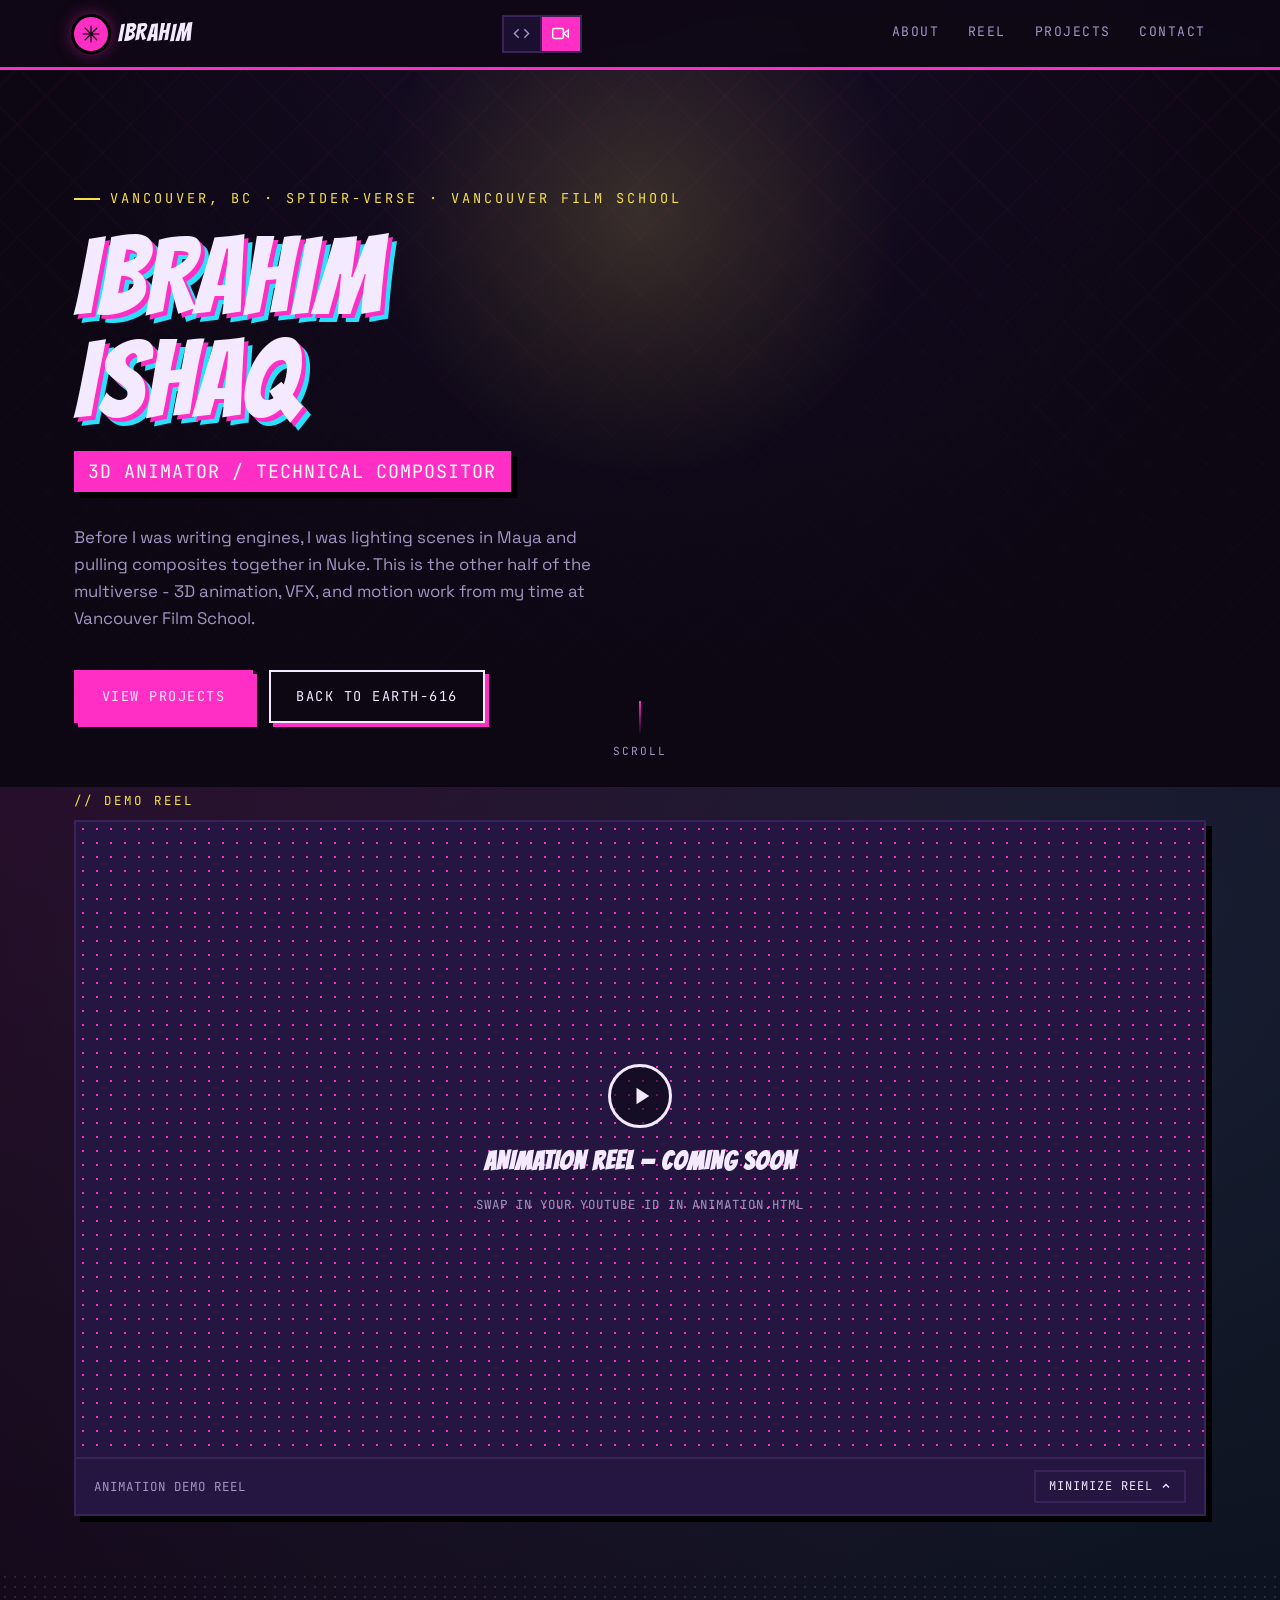
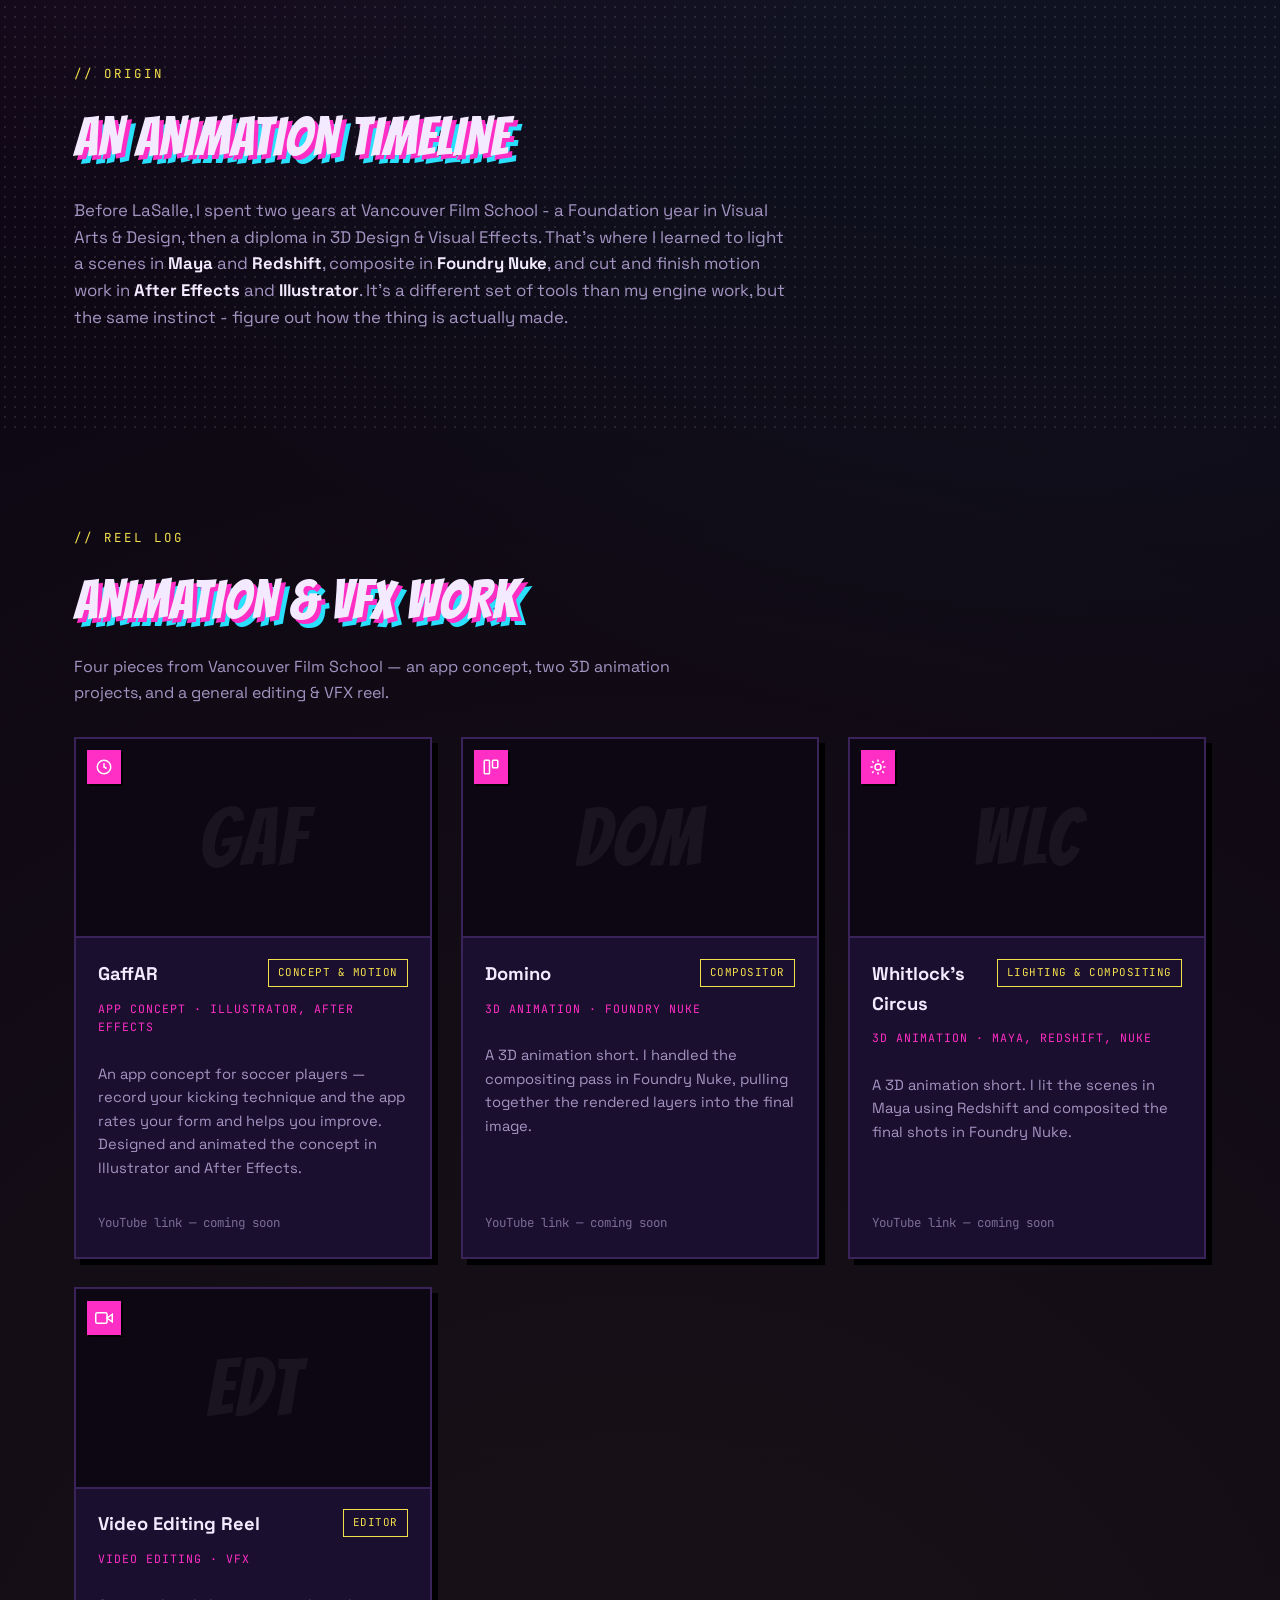
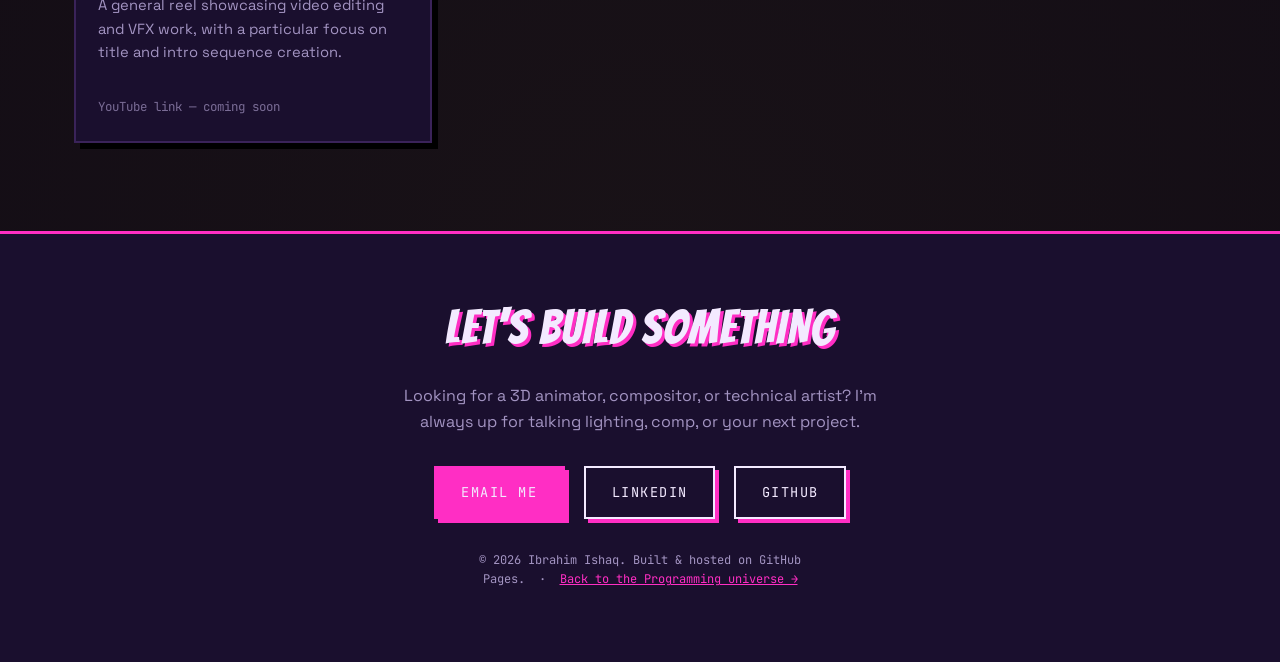
==== animation.html @ cd07cb66 "Add multiverse portfolio pages lol Adds a Spider-Verse themed animation portfolio page alongside the" ====
<!DOCTYPE html>
<html lang="en">
<head>
<meta charset="UTF-8">
<meta name="viewport" content="width=device-width, initial-scale=1.0">
<meta name="view-transition" content="same-origin">
<title>Ibrahim Ishaq | Animation &amp; VFX</title>
<meta name="description" content="Animation and VFX portfolio of Ibrahim Ishaq — 3D animation, compositing, lighting, and video editing work from Vancouver Film School.">

<link rel="preconnect" href="https://fonts.googleapis.com">
<link rel="preconnect" href="https://fonts.gstatic.com" crossorigin>
<link href="https://fonts.googleapis.com/css2?family=Bangers&family=Space+Grotesk:wght@400;500;600;700&family=JetBrains+Mono:wght@400;500;600&display=swap" rel="stylesheet">
<link rel="stylesheet" href="assets/css/base.css">
<link rel="stylesheet" href="assets/css/spiderverse.css">
</head>
<body>

<div id="web-thread" aria-hidden="true"><svg></svg></div>

<!-- ============================================
     NAV
============================================ -->
<header id="top-nav">
  <div class="nav-row">
    <a href="#hero" class="brand">
      <span class="brand-mark">
        <svg viewBox="0 0 24 24"><path d="M12 2 L12 22 M2 12 L22 12 M4.5 4.5 L19.5 19.5 M19.5 4.5 L4.5 19.5" stroke="#000" stroke-width="1.4" fill="none"/></svg>
      </span>
      IBRAHIM
    </a>
    <div class="nav-right">
      <div class="universe-switch">
        <a href="index.html" title="Programming — Earth-616">
          <svg viewBox="0 0 24 24" fill="none" stroke="currentColor" stroke-width="2"><polyline points="16 18 22 12 16 6"/><polyline points="8 6 2 12 8 18"/></svg>
        </a>
        <a href="animation.html" class="active" title="Animation — Spider-Verse">
          <svg viewBox="0 0 24 24" fill="none" stroke="currentColor" stroke-width="2"><polygon points="23 7 16 12 23 17 23 7"/><rect x="1" y="5" width="15" height="14" rx="2"/></svg>
        </a>
      </div>
      <button id="nav-toggle" aria-label="Toggle navigation" aria-expanded="false">
        <span></span><span></span><span></span>
      </button>
    </div>
    <nav id="primary-nav">
      <a href="#about-anim">About</a>
      <a href="#reel">Reel</a>
      <a href="#projects">Projects</a>
      <a href="#contact">Contact</a>
    </nav>
  </div>
</header>

<!-- ============================================
     HERO
============================================ -->
<section id="hero">
  <div id="hero-media"></div>
  <div id="spidey-sense"></div>
  <div class="hero-inner">
    <p class="hero-eyebrow">Vancouver, BC · Spider-Verse · Vancouver Film School</p>
    <h1 class="hero-name">Ibrahim<br>Ishaq</h1>
    <span class="hero-role">3D Animator / Technical Compositor</span>
    <p class="hero-lede">Before I was writing engines, I was lighting scenes in Maya and pulling composites together in Nuke. This is the other half of the multiverse - 3D animation, VFX, and motion work from my time at Vancouver Film School.</p>
    <div class="hero-cta">
      <a href="#projects" class="btn primary">View Projects</a>
      <a href="index.html" class="btn">Back to Earth-616</a>
    </div>
  </div>
  <div class="scroll-cue"><span></span>Scroll</div>
</section>

<!-- ============================================
     DEMO REEL
============================================ -->
<section id="reel" class="reel-section" data-thread-label="Reel">
  <div class="wrap">
    <span class="eyebrow">// Demo Reel</span>
    <div class="demo-reel" data-yt-id="" data-title="Animation Demo Reel">
      <div class="reel-frame">
        <div class="reel-placeholder">
          <div class="play-ring">
            <svg viewBox="0 0 24 24" fill="currentColor" stroke="none"><polygon points="6 3 20 12 6 21 6 3"/></svg>
          </div>
          <strong>Animation Reel — Coming Soon</strong>
          <span>Swap in your YouTube ID in animation.html</span>
        </div>
      </div>
      <div class="reel-bar">
        <span class="reel-label">Animation Demo Reel</span>
        <button class="reel-toggle" aria-expanded="true">
          <span class="reel-toggle-text">Minimize Reel</span>
          <svg viewBox="0 0 24 24" fill="none" stroke="currentColor" stroke-width="2.5"><polyline points="18 15 12 9 6 15"/></svg>
        </button>
      </div>
    </div>
  </div>
</section>

<!-- ============================================
     ABOUT THIS UNIVERSE
============================================ -->
<section id="about-anim" class="halftone" data-thread-label="About">
  <div class="wrap">
    <span class="eyebrow">// Origin</span>
    <h2 class="section-title">An Animation Timeline</h2>
    <p style="color:var(--muted); max-width:65ch; margin-top:1rem; font-size:1.05rem;">
      Before LaSalle, I spent two years at Vancouver Film School - a Foundation year in Visual Arts &amp; Design,
      then a diploma in 3D Design &amp; Visual Effects. That's where I learned to light a scenes in
      <strong style="color:var(--ink)">Maya</strong> and <strong style="color:var(--ink)">Redshift</strong>,
      composite in <strong style="color:var(--ink)">Foundry Nuke</strong>, and cut and finish motion work in
      <strong style="color:var(--ink)">After Effects</strong> and <strong style="color:var(--ink)">Illustrator</strong>.
      It's a different set of tools than my engine work, but the same instinct - figure out how the thing is actually made.
    </p>
  </div>
</section>

<!-- ============================================
     PROJECTS
============================================ -->
<section id="projects" data-thread-label="Projects">
  <div class="wrap">
    <span class="eyebrow">// Reel Log</span>
    <h2 class="section-title">Animation &amp; VFX Work</h2>
    <p style="color:var(--muted); max-width:60ch; margin-top:0.6rem;">Four pieces from Vancouver Film School — an app concept, two 3D animation projects, and a general editing &amp; VFX reel.</p>

    <div class="project-grid" style="margin-top:2rem;">

      <!-- 1. GaffAR -->
      <article class="project-card">
        <div class="card-media">
          <div class="glyph-bg">GAF</div>
          <span class="cat-icon" title="App Concept"><svg viewBox="0 0 24 24" stroke-width="2"><circle cx="12" cy="12" r="9"/><path d="M12 7v5l3.5 2"/></svg></span>
        </div>
        <div class="card-body">
          <div class="card-top">
            <h3>GaffAR</h3>
            <span class="team-badge solo">Concept &amp; Motion</span>
          </div>
          <span class="card-type">App Concept · Illustrator, After Effects</span>
          <p class="card-desc">An app concept for soccer players — record your kicking technique and the app rates your form and helps you improve. Designed and animated the concept in Illustrator and After Effects.</p>
          <div class="card-links">
            <span style="font-family:var(--mono); font-size:0.78rem; color:var(--muted); opacity:0.7;">YouTube link — coming soon</span>
          </div>
        </div>
      </article>

      <!-- 2. Domino -->
      <article class="project-card">
        <div class="card-media">
          <div class="glyph-bg">DOM</div>
          <span class="cat-icon" title="3D Animation"><svg viewBox="0 0 24 24" stroke-width="2"><rect x="3" y="3" width="7" height="18" rx="1"/><rect x="14" y="3" width="7" height="10" rx="1"/></svg></span>
        </div>
        <div class="card-body">
          <div class="card-top">
            <h3>Domino</h3>
            <span class="team-badge solo">Compositor</span>
          </div>
          <span class="card-type">3D Animation · Foundry Nuke</span>
          <p class="card-desc">A 3D animation short. I handled the compositing pass in Foundry Nuke, pulling together the rendered layers into the final image.</p>
          <div class="card-links">
            <span style="font-family:var(--mono); font-size:0.78rem; color:var(--muted); opacity:0.7;">YouTube link — coming soon</span>
          </div>
        </div>
      </article>

      <!-- 3. Whitlock's Circus -->
      <article class="project-card">
        <div class="card-media">
          <div class="glyph-bg">WLC</div>
          <span class="cat-icon" title="3D Animation"><svg viewBox="0 0 24 24" stroke-width="2"><circle cx="12" cy="12" r="4"/><path d="M12 2v3M12 19v3M4.2 4.2l2.1 2.1M17.7 17.7l2.1 2.1M2 12h3M19 12h3M4.2 19.8l2.1-2.1M17.7 6.3l2.1-2.1"/></svg></span>
        </div>
        <div class="card-body">
          <div class="card-top">
            <h3>Whitlock's Circus</h3>
            <span class="team-badge solo">Lighting &amp; Compositing</span>
          </div>
          <span class="card-type">3D Animation · Maya, Redshift, Nuke</span>
          <p class="card-desc">A 3D animation short. I lit the scenes in Maya using Redshift and composited the final shots in Foundry Nuke.</p>
          <div class="card-links">
            <span style="font-family:var(--mono); font-size:0.78rem; color:var(--muted); opacity:0.7;">YouTube link — coming soon</span>
          </div>
        </div>
      </article>

      <!-- 4. Video Editing Reel -->
      <article class="project-card">
        <div class="card-media">
          <div class="glyph-bg">EDT</div>
          <span class="cat-icon" title="Video Editing"><svg viewBox="0 0 24 24" stroke-width="2"><polygon points="23 7 16 12 23 17 23 7"/><rect x="1" y="5" width="15" height="14" rx="2"/></svg></span>
        </div>
        <div class="card-body">
          <div class="card-top">
            <h3>Video Editing Reel</h3>
            <span class="team-badge solo">Editor</span>
          </div>
          <span class="card-type">Video Editing · VFX</span>
          <p class="card-desc">A general reel showcasing video editing and VFX work, with a particular focus on title and intro sequence creation.</p>
          <div class="card-links">
            <span style="font-family:var(--mono); font-size:0.78rem; color:var(--muted); opacity:0.7;">YouTube link — coming soon</span>
          </div>
        </div>
      </article>

    </div>
  </div>
</section>

<!-- ============================================
     FOOTER / CONTACT
============================================ -->
<footer id="contact" data-thread-label="Contact">
  <div class="wrap">
    <h2>Let's Build Something</h2>
    <p>Looking for a 3D animator, compositor, or technical artist? I'm always up for talking lighting, comp, or your next project.</p>
    <div class="footer-links">
      <a href="mailto:ibrahimmiishaq@gmail.com" class="btn primary">Email Me</a>
      <a href="https://www.linkedin.com/in/ibrahimig" target="_blank" rel="noopener" class="btn">LinkedIn</a>
      <a href="https://github.com/IbrahimExe" target="_blank" rel="noopener" class="btn">GitHub</a>
    </div>
    <p class="footer-fine">&copy; <span id="year"></span> Ibrahim Ishaq. Built &amp; hosted on GitHub Pages. &nbsp;·&nbsp; <a href="index.html" style="color:var(--primary); text-decoration:underline;">Back to the Programming universe &rarr;</a></p>
  </div>
</footer>

<button id="back-to-top" aria-label="Back to top">
  <svg viewBox="0 0 24 24" fill="none" stroke="currentColor" stroke-width="2.5" stroke-linecap="round"><line x1="12" y1="19" x2="12" y2="5"/><polyline points="5 12 12 5 19 12"/></svg>
</button>

<script src="assets/js/main.js"></script>
</body>
</html>
---- assets/css/base.css ----
/* ============================================
   TOKENS (fallback — each page overrides via its
   own earth616.css / spiderverse.css palette file,
   loaded AFTER this one)
============================================ */
:root{
  --bg:#080b13;
  --panel:#121a2c;
  --panel2:#1b2540;
  --line:#2a3454;

  --primary:#e0292a;      /* hero accent / red or magenta */
  --primary-dim:#a11f20;
  --primary2:#000000;     /* secondary glitch-shadow layer */
  --accent:#f2a93b;       /* gold or cyan highlight */

  --ink:#f2efe6;
  --muted:#8d93a8;

  --display:'Bangers', cursive;
  --body:'Space Grotesk', system-ui, sans-serif;
  --mono:'JetBrains Mono', ui-monospace, monospace;

  --hard: 6px 6px 0 var(--primary);
  --hard-sm: 4px 4px 0 var(--primary);
  --hard-black: 6px 6px 0 #000;

  --maxw: 1180px;
}

*{box-sizing:border-box;}
html{scroll-behavior:smooth;}
@media (prefers-reduced-motion: reduce){
  html{scroll-behavior:auto;}
  *{animation-duration:0.01ms !important; animation-iteration-count:1 !important; transition-duration:0.01ms !important; scroll-behavior:auto !important;}
}

/* Cross-document view transitions between universes */
@view-transition{ navigation: auto; }
::view-transition-old(root), ::view-transition-new(root){ animation-duration:0.45s; }
::view-transition-new(root){ animation-name: universe-in; }
@keyframes universe-in{
  from{ opacity:0; filter:saturate(0) contrast(1.35); transform:scale(1.03); }
  to{ opacity:1; filter:none; transform:scale(1); }
}

body{
  margin:0;
  background:var(--bg);
  color:var(--ink);
  font-family:var(--body);
  line-height:1.6;
  overflow-x:hidden;
}
img,video{max-width:100%; display:block;}
a{color:inherit;}
::selection{background:var(--primary); color:#fff;}
a:focus-visible, button:focus-visible{ outline:3px solid var(--accent); outline-offset:3px; }

.wrap{max-width:var(--maxw); margin:0 auto; padding:0 1.5rem;}
h1,h2,h3{font-family:var(--display); letter-spacing:1px; margin:0; font-weight:400;}

.eyebrow{
  font-family:var(--mono); color:var(--accent); font-size:0.78rem;
  letter-spacing:3px; text-transform:uppercase; display:inline-block; margin-bottom:0.6rem;
}
.section-title{
  font-size:clamp(2.2rem, 5vw, 3.4rem);
  text-transform:uppercase; color:var(--ink);
  text-shadow: 4px 4px 0 var(--primary), 8px 8px 0 var(--primary2);
  margin-bottom:0.4rem;
}
section{padding:5.5rem 0; position:relative;}

/* ============================================
   BEN-DAY DOT TEXTURES
============================================ */
.halftone{
  background-image: radial-gradient(rgba(255,255,255,0.10) 1px, transparent 1px);
  background-size: 10px 10px;
}
.benday{
  position:relative;
}
.benday::before{
  content:'';
  position:absolute; inset:0;
  background-image: radial-gradient(var(--primary) 1.5px, transparent 1.5px);
  background-size: 13px 13px;
  opacity:0.16;
  pointer-events:none;
}
.benday-corner{
  position:absolute; width:130px; height:130px;
  background-image: radial-gradient(var(--ink) 2px, transparent 2px);
  background-size: 12px 12px;
  -webkit-mask-image: radial-gradient(circle at 100% 0%, #000 0%, transparent 72%);
  mask-image: radial-gradient(circle at 100% 0%, #000 0%, transparent 72%);
  opacity:0.5;
  pointer-events:none;
}

/* ============================================
   WEB-THREAD (scroll wayfinder, wide screens only)
============================================ */
#web-thread{
  position:fixed; top:0; z-index:40; height:100vh;
  width:74px;
  left: calc((100vw - var(--maxw)) / 2 - 76px);
  pointer-events:none;
}
#web-thread svg{width:100%; height:100%; overflow:visible;}
#web-thread .strand{ fill:none; stroke:var(--line); stroke-width:2; }
#web-thread .strand-progress{ fill:none; stroke:var(--primary); stroke-width:2.5; }
#web-thread .anchor{ stroke:var(--line); stroke-width:1.5; }
#web-thread .node{ fill:var(--bg); stroke:var(--primary); stroke-width:2; }
#web-thread .node-dot{ fill:var(--accent); }
#web-thread .node-hit{ pointer-events:auto; cursor:pointer; fill:transparent; }
#web-thread #thread-spider{ pointer-events:none; }

@media (max-width: 1300px){
  #web-thread{ display:none; }
}

/* ============================================
   NAV
============================================ */
header#top-nav{
  position:sticky; top:0; z-index:50;
  background:color-mix(in srgb, var(--bg) 88%, transparent);
  backdrop-filter: blur(8px);
  border-bottom:3px solid var(--primary);
}
.nav-row{
  display:flex; align-items:center; justify-content:space-between; gap:0.8rem;
  padding:0.9rem 1.5rem; max-width:var(--maxw); margin:0 auto;
}
.brand{
  display:flex; align-items:center; gap:0.6rem;
  font-family:var(--display); font-size:1.5rem; letter-spacing:1px; text-decoration:none;
}
.brand-mark{
  width:34px; height:34px; border-radius:50%;
  background:var(--primary);
  display:flex; align-items:center; justify-content:center;
  box-shadow:0 0 0 3px #000, 0 0 18px color-mix(in srgb, var(--primary) 60%, transparent);
  flex-shrink:0;
}
.brand-mark svg{width:20px; height:20px;}

.nav-right{display:flex; align-items:center; gap:0.9rem;}

/* webpge switch - always visible, outside the collapsible mobile menu */
.universe-switch{
  display:flex; border:2px solid var(--line); background:var(--panel);
}
.universe-switch a{
  width:38px; height:34px; display:flex; align-items:center; justify-content:center;
  text-decoration:none; color:var(--muted); transition:background 0.2s, color 0.2s;
}
.universe-switch a svg{width:17px; height:17px;}
.universe-switch a:not(:last-child){border-right:2px solid var(--line);}
.universe-switch a.active{background:var(--primary); color:#fff;}
.universe-switch a:hover:not(.active){color:var(--ink); background:var(--panel2);}

nav#primary-nav{display:flex; gap:1.8rem; align-items:center;}
nav#primary-nav a{
  font-family:var(--mono); font-size:0.82rem; letter-spacing:1.5px; text-transform:uppercase;
  text-decoration:none; color:var(--muted); position:relative; padding-bottom:4px; transition:color 0.2s;
}
nav#primary-nav a:hover{color:var(--ink);}
nav#primary-nav a::after{
  content:''; position:absolute; left:0; bottom:0; width:0; height:2px; background:var(--primary);
  transition:width 0.25s;
}
nav#primary-nav a:hover::after{width:100%;}

#nav-toggle{
  display:none; background:none; border:2px solid var(--primary); border-radius:4px;
  width:42px; height:38px; cursor:pointer;
  flex-direction:column; align-items:center; justify-content:center; gap:5px;
}
#nav-toggle span{width:20px; height:2px; background:var(--ink); display:block; transition:0.25s;}
#nav-toggle.open span:nth-child(1){transform:translateY(7px) rotate(45deg);}
#nav-toggle.open span:nth-child(2){opacity:0;}
#nav-toggle.open span:nth-child(3){transform:translateY(-7px) rotate(-45deg);}

@media (max-width: 760px){
  #nav-toggle{display:flex;}
  nav#primary-nav{
    position:absolute; top:100%; left:0; right:0;
    background:var(--bg);
    border-bottom:0 solid transparent;
    flex-direction:column; align-items:flex-start;
    gap:0; padding:0 1.5rem;
    max-height:0; overflow:hidden; visibility:hidden;
    transition:max-height 0.3s ease, padding 0.3s ease, border-color 0.3s ease, visibility 0s linear 0.3s;
  }
  nav#primary-nav.open{
    max-height:400px; padding:0.5rem 1.5rem 1.2rem;
    border-bottom:3px solid var(--primary);
    visibility:visible;
    transition:max-height 0.3s ease, padding 0.3s ease, border-color 0.3s ease;
  }
  nav#primary-nav a{padding:0.7rem 0; width:100%; border-bottom:1px solid var(--line);}
}

/* ============================================
   HERO
============================================ */
#hero{
  position:relative; min-height:78vh; display:flex; align-items:center;
  padding:6.5rem 0 4rem; overflow:hidden; isolation:isolate;
}
#hero-media{
  position:absolute; inset:0; z-index:-2;
  background:
    linear-gradient(180deg, color-mix(in srgb, var(--bg) 55%, transparent) 0%, color-mix(in srgb, var(--bg) 85%, transparent) 60%, var(--bg) 100%),
    repeating-linear-gradient(45deg, color-mix(in srgb, var(--primary) 6%, transparent) 0 2px, transparent 2px 40px),
    repeating-linear-gradient(-45deg, color-mix(in srgb, var(--primary) 6%, transparent) 0 2px, transparent 2px 40px),
    radial-gradient(circle at 50% 20%, var(--panel2) 0%, var(--bg) 70%);
}
#spidey-sense{
  position:absolute; inset:0; z-index:-1; pointer-events:none;
  background: radial-gradient(circle 380px at var(--mx,50%) var(--my,20%), color-mix(in srgb, var(--accent) 16%, transparent), transparent 70%);
}
.hero-inner{max-width:var(--maxw); margin:0 auto; padding:0 1.5rem; width:100%;}
.hero-eyebrow{
  font-family:var(--mono); color:var(--accent); letter-spacing:3px; text-transform:uppercase;
  font-size:0.85rem; margin-bottom:1rem; display:flex; align-items:center; gap:0.6rem;
}
.hero-eyebrow::before{content:''; width:26px; height:2px; background:var(--accent); display:inline-block;}
h1.hero-name{
  font-size:clamp(3rem, 9vw, 6.8rem); line-height:0.95; color:var(--ink);
  text-shadow: 4px 4px 0 var(--primary), 8px 8px 0 var(--primary2); text-transform:uppercase;
}
.hero-role{
  font-family:var(--mono); font-size:clamp(0.95rem, 2vw, 1.15rem); color:#fff;
  background:var(--primary); display:inline-block; padding:0.35rem 0.9rem; margin-top:1.2rem;
  box-shadow:var(--hard-black); text-transform:uppercase; letter-spacing:1px;
}
.hero-lede{max-width:560px; margin-top:2rem; color:var(--muted); font-size:1.05rem;}
.hero-cta{display:flex; gap:1rem; margin-top:2.4rem; flex-wrap:wrap;}

.btn{
  font-family:var(--mono); font-size:0.85rem; letter-spacing:1.5px; text-transform:uppercase;
  text-decoration:none; padding:0.85rem 1.6rem; border:2px solid var(--ink); color:var(--ink);
  display:inline-flex; align-items:center; gap:0.5rem; box-shadow:var(--hard-sm);
  transition:transform 0.15s, box-shadow 0.15s; cursor:pointer; background:transparent;
}
.btn:hover{transform:translate(2px,2px); box-shadow:2px 2px 0 var(--accent);}
.btn.primary{background:var(--primary); border-color:var(--primary);}
.btn.primary:hover{box-shadow:2px 2px 0 var(--accent);}

.scroll-cue{
  position:absolute; bottom:1.6rem; left:50%; transform:translateX(-50%);
  font-family:var(--mono); font-size:0.7rem; letter-spacing:2px; color:var(--muted);
  text-transform:uppercase; display:flex; flex-direction:column; align-items:center; gap:0.5rem;
}
.scroll-cue span{width:2px; height:34px; background:linear-gradient(var(--primary), transparent); animation:pulse-down 1.6s infinite;}
@keyframes pulse-down{0%{opacity:0.2;} 50%{opacity:1;} 100%{opacity:0.2;}}

/* ============================================
   DEMO REEL
============================================ */
.reel-section{padding-top:0; padding-bottom:3.5rem;}
.demo-reel{
  border:2px solid var(--line); background:var(--panel); box-shadow:var(--hard-black);
  overflow:hidden;
}
.reel-frame{
  position:relative; aspect-ratio:16/9; max-height:640px; background:#000;
  overflow:hidden; transition:max-height 0.4s ease, aspect-ratio 0.4s ease;
}
.demo-reel.collapsed .reel-frame{max-height:0; aspect-ratio:auto;}
.reel-frame iframe{position:absolute; inset:0; width:100%; height:100%; border:0;}
.reel-placeholder{
  position:absolute; inset:0; display:flex; flex-direction:column; align-items:center; justify-content:center;
  gap:0.8rem; text-align:center; padding:1.5rem;
  background-image: radial-gradient(var(--primary) 1.5px, transparent 1.5px);
  background-size:14px 14px; background-color:var(--panel2);
}
.reel-placeholder .play-ring{
  width:64px; height:64px; border-radius:50%; border:3px solid var(--ink);
  display:flex; align-items:center; justify-content:center; background:color-mix(in srgb, var(--bg) 60%, transparent);
}
.reel-placeholder .play-ring svg{width:22px; height:22px; margin-left:3px;}
.reel-placeholder strong{font-family:var(--display); font-size:1.6rem; letter-spacing:1px; text-transform:uppercase; color:var(--ink);}
.reel-placeholder span{font-family:var(--mono); font-size:0.78rem; color:var(--muted); text-transform:uppercase; letter-spacing:1px;}

.reel-bar{
  display:flex; align-items:center; justify-content:space-between; gap:1rem;
  padding:0.7rem 1.1rem; background:var(--panel2); border-top:2px solid var(--line);
}
.reel-bar .reel-label{font-family:var(--mono); font-size:0.78rem; letter-spacing:1px; text-transform:uppercase; color:var(--muted);}
.reel-toggle{
  font-family:var(--mono); font-size:0.75rem; letter-spacing:1px; text-transform:uppercase;
  background:transparent; border:2px solid var(--line); color:var(--ink); padding:0.4rem 0.8rem; cursor:pointer;
  display:flex; align-items:center; gap:0.4rem; transition:border-color 0.2s;
}
.reel-toggle:hover{border-color:var(--primary);}
.reel-toggle svg{width:12px; height:12px; transition:transform 0.3s;}
.demo-reel.collapsed .reel-toggle svg{transform:rotate(180deg);}

/* small click-to-play thumbnail used inside project cards */
.card-yt{
  position:absolute; inset:0; width:100%; height:100%; border:0; cursor:pointer; padding:0;
  background-size:cover; background-position:center; background-color:var(--void, #000);
}
.card-yt .play-badge{
  position:absolute; inset:0; display:flex; align-items:center; justify-content:center;
  background:color-mix(in srgb, var(--bg) 35%, transparent);
}
.card-yt .play-badge svg{width:15px;height:15px;}
.card-yt .play-ring{width:44px; height:44px; border-radius:50%; border:2px solid #fff; display:flex; align-items:center; justify-content:center;}
.card-yt .play-ring svg{margin-left:2px; width:14px; height:14px; fill:#fff; stroke:none;}

/* ============================================
   ABOUT
============================================ */
.about-grid{display:grid; grid-template-columns: 1.3fr 1fr; gap:3rem; align-items:start;}
.about-grid p{color:var(--muted); font-size:1.05rem; max-width:60ch;}
.about-grid p strong{color:var(--ink);}
.stat-card{
  background:var(--panel); border:2px solid var(--line); padding:1.2rem 1.4rem; margin-bottom:1rem;
  box-shadow:var(--hard-black);
}
.stat-card .num{font-family:var(--display); font-size:2.2rem; color:var(--accent); display:block;}
.stat-card .label{font-family:var(--mono); font-size:0.78rem; color:var(--muted); text-transform:uppercase; letter-spacing:1px;}
@media (max-width:800px){.about-grid{grid-template-columns:1fr;}}

/* ============================================
   SKILLS
============================================ */
.skills-grid{display:flex; flex-wrap:wrap; gap:0.7rem; margin-top:2rem;}
.skill-badge{
  font-family:var(--mono); font-size:0.85rem; padding:0.55rem 1rem; background:var(--panel);
  border:2px solid var(--line); color:var(--ink); transition:border-color 0.2s, transform 0.2s;
}
.skill-badge:hover{border-color:var(--primary); transform:translateY(-2px);}

/* ============================================
   PROJECTS
============================================ */
.filter-row{display:flex; flex-wrap:wrap; gap:0.6rem; margin:2rem 0 2.6rem;}
.filter-btn{
  font-family:var(--mono); font-size:0.78rem; letter-spacing:1px; text-transform:uppercase;
  background:transparent; color:var(--muted); border:2px solid var(--line); padding:0.5rem 0.95rem; cursor:pointer;
  transition:all 0.2s;
}
.filter-btn:hover{color:var(--ink); border-color:var(--ink);}
.filter-btn.active{background:var(--primary); border-color:var(--primary); color:#fff;}

.project-grid{display:grid; grid-template-columns:repeat(auto-fill, minmax(320px, 1fr)); gap:1.8rem;}
.project-card{
  background:var(--panel); border:2px solid var(--line); box-shadow:var(--hard-black);
  display:flex; flex-direction:column; overflow:hidden;
  transition:transform 0.25s, box-shadow 0.25s, border-color 0.25s; opacity:1;
}
.project-card:hover{transform:translate(-3px,-3px); box-shadow:9px 9px 0 var(--primary); border-color:var(--primary);}
.project-card.hidden-card{display:none;}

.card-media{position:relative; aspect-ratio:16/9; background:var(--bg); overflow:hidden; border-bottom:2px solid var(--line);}
.card-media .glyph-bg{
  position:absolute; inset:0; display:flex; align-items:center; justify-content:center;
  font-family:var(--display); font-size:5rem; color:color-mix(in srgb, var(--ink) 6%, transparent);
  letter-spacing:2px; text-transform:uppercase;
}
.card-media img, .card-media video{position:absolute; inset:0; width:100%; height:100%; object-fit:cover;}
.card-media .cat-icon{
  position:absolute; top:0.7rem; left:0.7rem; width:34px; height:34px; background:var(--primary);
  display:flex; align-items:center; justify-content:center; box-shadow:2px 2px 0 #000; z-index:2;
}
.card-media .cat-icon svg{width:18px; height:18px; stroke:#fff; fill:none;}

.card-body{padding:1.3rem 1.4rem 1.5rem; display:flex; flex-direction:column; gap:0.7rem; flex:1;}
.card-top{display:flex; justify-content:space-between; align-items:flex-start; gap:0.6rem;}
.card-body h3{font-family:var(--body); font-weight:700; font-size:1.15rem; color:var(--ink); letter-spacing:0; text-transform:none;}
.team-badge{
  font-family:var(--mono); font-size:0.68rem; letter-spacing:0.5px; padding:0.25rem 0.55rem; white-space:nowrap;
  border:1px solid var(--line); color:var(--muted); text-transform:uppercase; flex-shrink:0;
}
.team-badge.solo{border-color:var(--accent); color:var(--accent);}
.card-type{font-family:var(--mono); font-size:0.72rem; color:var(--primary); text-transform:uppercase; letter-spacing:1px;}
.card-desc{color:var(--muted); font-size:0.92rem; flex:1;}
.card-links{display:flex; gap:0.8rem; flex-wrap:wrap; margin-top:0.4rem;}
.card-links a{
  font-family:var(--mono); font-size:0.78rem; text-decoration:none; color:var(--ink); display:flex; align-items:center; gap:0.35rem;
  border-bottom:1px solid var(--primary); padding-bottom:2px; transition:color 0.2s;
}
.card-links a:hover{color:var(--accent); border-color:var(--accent);}
.card-links svg{width:14px; height:14px; flex-shrink:0;}

/* ============================================
   EDUCATION
============================================ */
.edu-list{border-left:3px solid var(--primary); padding-left:1.6rem; display:flex; flex-direction:column; gap:1.8rem; margin-top:2rem;}
.edu-item{position:relative;}
.edu-item::before{
  content:''; position:absolute; left:-1.68rem; top:0.35rem; width:11px; height:11px; border-radius:50%; background:var(--accent);
  box-shadow:0 0 0 4px var(--bg), 0 0 0 6px var(--line);
}
.edu-item h3{font-family:var(--body); font-weight:700; font-size:1.1rem; color:var(--ink);}
.edu-item .edu-school{color:var(--primary); font-family:var(--mono); font-size:0.85rem;}
.edu-item .edu-date{color:var(--muted); font-family:var(--mono); font-size:0.78rem; text-transform:uppercase;}

/* ============================================
   FOOTER
============================================ */
footer{border-top:3px solid var(--primary); padding:3.5rem 0 2.5rem; text-align:center; background:var(--panel);}
footer h2{font-size:clamp(2rem,6vw,3rem); text-shadow:3px 3px 0 var(--primary); text-transform:uppercase;}
footer p{color:var(--muted); max-width:50ch; margin:1rem auto 2rem;}
.footer-links{display:flex; justify-content:center; gap:1.2rem; flex-wrap:wrap; margin-bottom:2rem;}
.footer-fine{font-family:var(--mono); font-size:0.75rem; color:var(--muted);}

#back-to-top{
  position:fixed; bottom:1.8rem; right:1.8rem; z-index:45; width:48px; height:48px; border-radius:50%;
  background:var(--primary); border:3px solid #000; display:flex; align-items:center; justify-content:center;
  cursor:pointer; box-shadow:0 4px 14px rgba(0,0,0,0.5); opacity:0; pointer-events:none; transition:opacity 0.3s, transform 0.2s;
}
#back-to-top.show{opacity:1; pointer-events:auto;}
#back-to-top:hover{transform:translateY(-3px);}
#back-to-top svg{width:20px; height:20px; stroke:#fff;}
---- assets/css/spiderverse.css ----
/* SPIDER-VERSE — Animation universe: chromatic-aberration duotone, VFS work */
:root{
  --bg:#0d0714;
  --panel:#1a0f2e;
  --panel2:#241640;
  --line:#3a2359;

  --primary:#ff2ec4;      /* hot magenta */
  --primary-dim:#b81f8f;
  --primary2:#29e0ff;     /* cyan — the chromatic-aberration split */
  --accent:#f4e04d;       /* halftone yellow */

  --ink:#f3eaff;
  --muted:#a394c2;
}

body{
  background-image:
    radial-gradient(circle at 12% 10%, rgba(255,46,196,0.14), transparent 42%),
    radial-gradient(circle at 88% 25%, rgba(41,224,255,0.10), transparent 45%),
    radial-gradient(circle at 50% 90%, rgba(244,224,77,0.05), transparent 50%);
}

/* extra dose of Ben-Day dots + a subtle RGB-split flicker on headings for this universe */
.section-title, h1.hero-name{
  animation: rgb-flicker 6s ease-in-out infinite;
}
@keyframes rgb-flicker{
  0%, 92%, 100%{ text-shadow: 4px 4px 0 var(--primary), 8px 8px 0 var(--primary2); }
  94%{ text-shadow: 6px 2px 0 var(--primary), 10px 6px 0 var(--primary2); }
  96%{ text-shadow: 2px 5px 0 var(--primary), 6px 9px 0 var(--primary2); }
}
@media (prefers-reduced-motion: reduce){
  .section-title, h1.hero-name{ animation:none; }
}
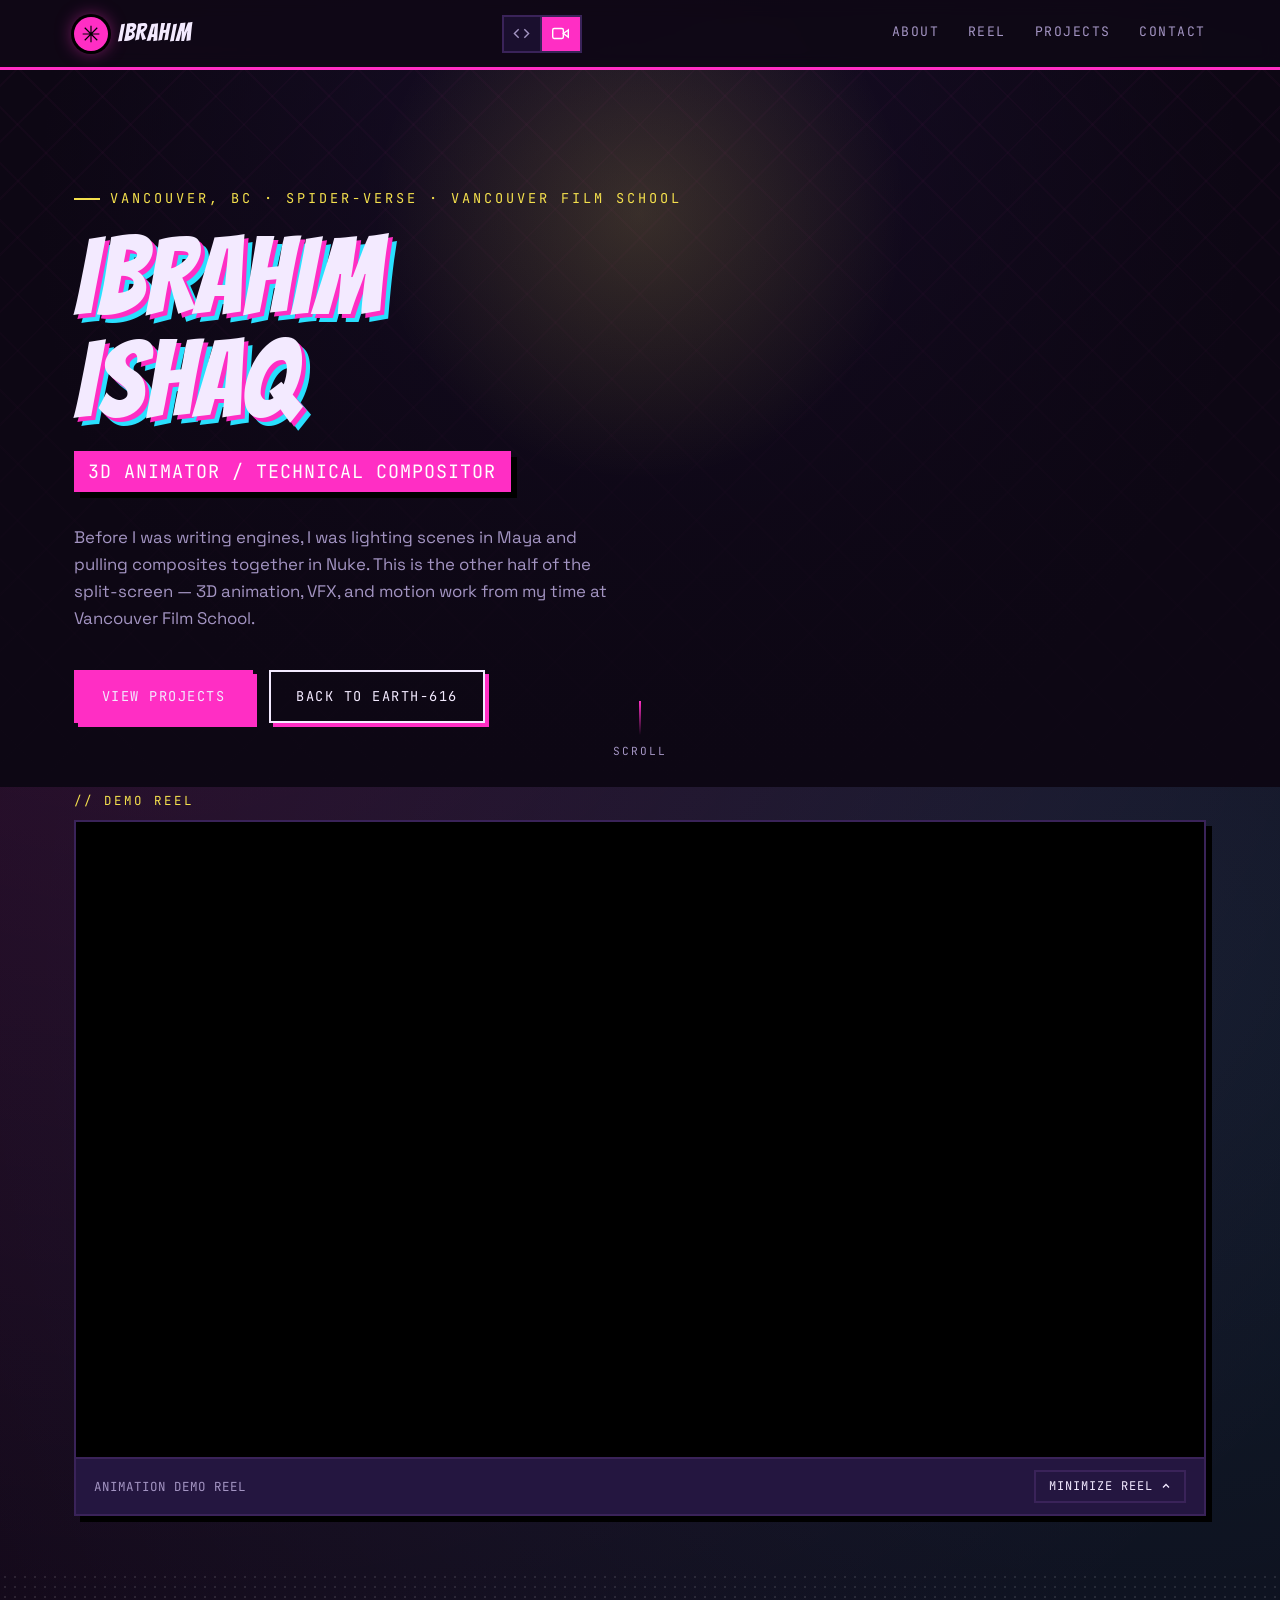
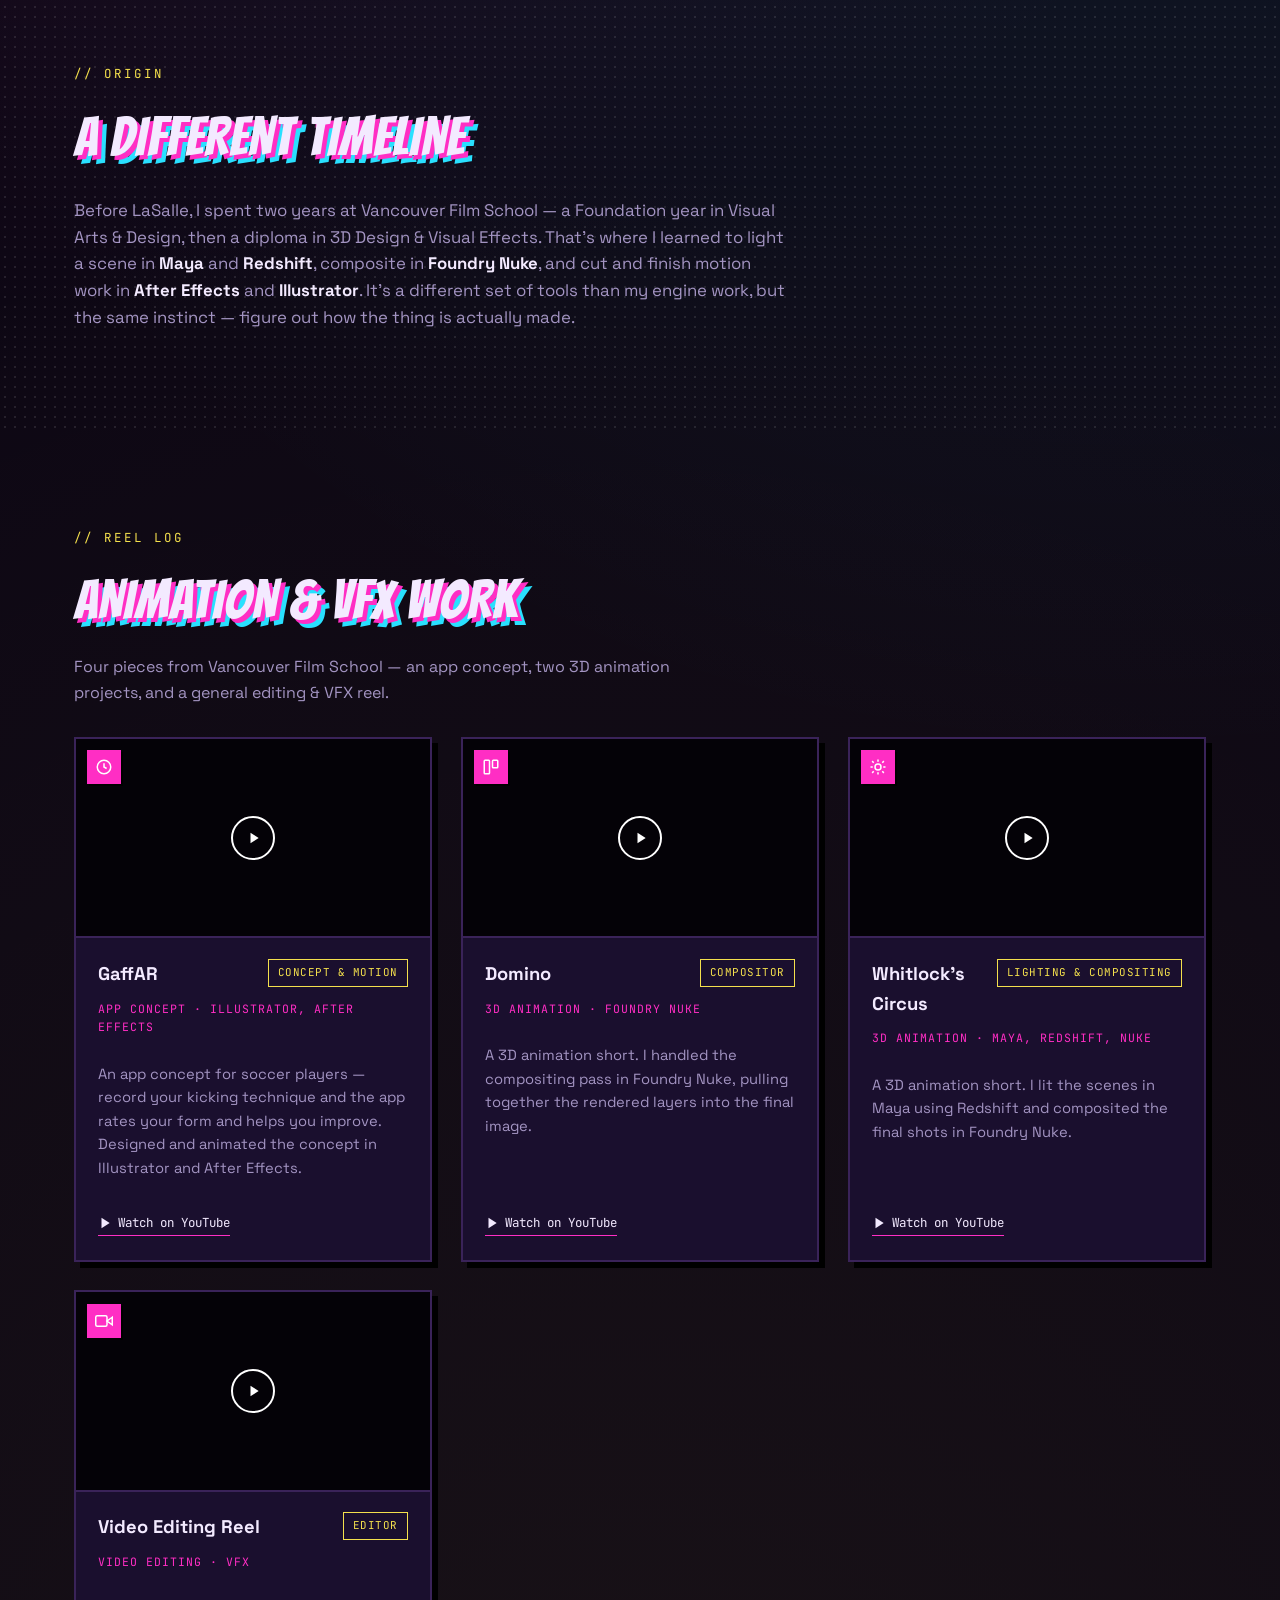
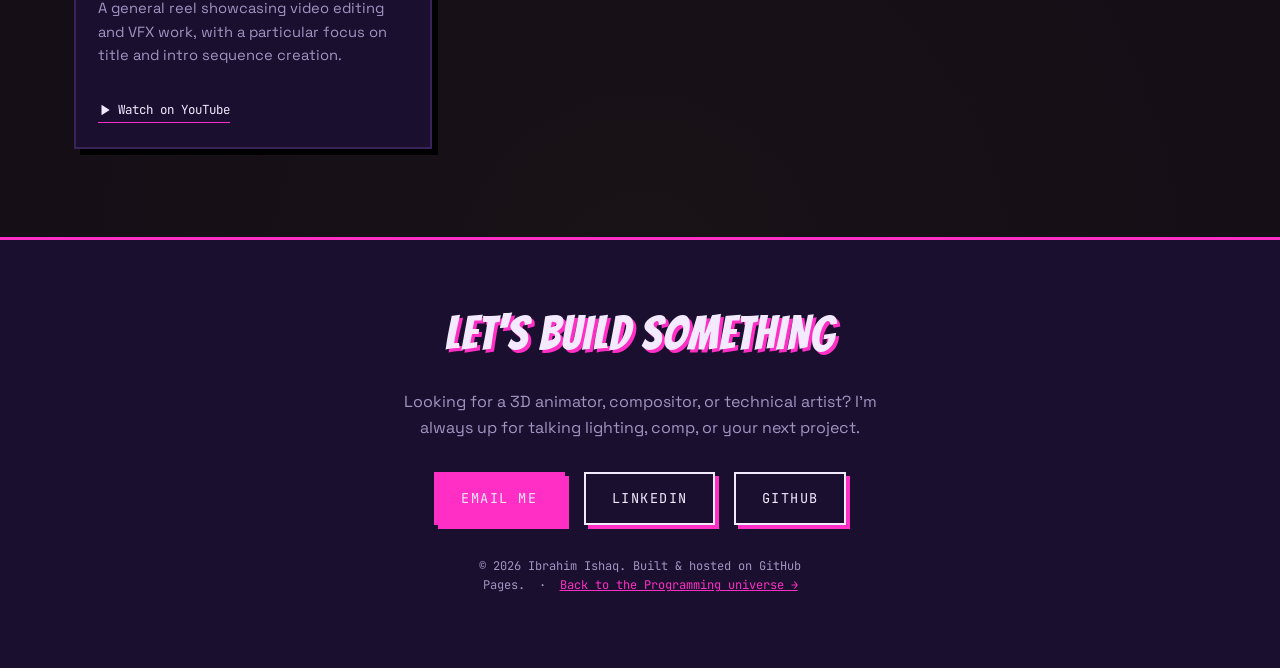
==== commit 0a6eac18: "Revise titles and descriptions in animation.html Updated the title and various descriptions in the a" ====
--- a/animation.html
+++ b/animation.html
@@ -4,7 +4,7 @@
 <meta charset="UTF-8">
 <meta name="viewport" content="width=device-width, initial-scale=1.0">
 <meta name="view-transition" content="same-origin">
-<title>Ibrahim Ishaq | Animation &amp; VFX</title>
+<title>Ibrahim Ishaq | Animation &amp; VFX — Spider-Verse</title>
 <meta name="description" content="Animation and VFX portfolio of Ibrahim Ishaq — 3D animation, compositing, lighting, and video editing work from Vancouver Film School.">
 
 <link rel="preconnect" href="https://fonts.googleapis.com">
@@ -60,7 +60,7 @@
     <p class="hero-eyebrow">Vancouver, BC · Spider-Verse · Vancouver Film School</p>
     <h1 class="hero-name">Ibrahim<br>Ishaq</h1>
     <span class="hero-role">3D Animator / Technical Compositor</span>
-    <p class="hero-lede">Before I was writing engines, I was lighting scenes in Maya and pulling composites together in Nuke. This is the other half of the multiverse - 3D animation, VFX, and motion work from my time at Vancouver Film School.</p>
+    <p class="hero-lede">Before I was writing engines, I was lighting scenes in Maya and pulling composites together in Nuke. This is the other half of the split-screen — 3D animation, VFX, and motion work from my time at Vancouver Film School.</p>
     <div class="hero-cta">
       <a href="#projects" class="btn primary">View Projects</a>
       <a href="index.html" class="btn">Back to Earth-616</a>
@@ -75,14 +75,14 @@
 <section id="reel" class="reel-section" data-thread-label="Reel">
   <div class="wrap">
     <span class="eyebrow">// Demo Reel</span>
-    <div class="demo-reel" data-yt-id="" data-title="Animation Demo Reel">
+    <div class="demo-reel" data-yt-id="HAmlBshJQM4" data-title="Compositing Demo Reel">
       <div class="reel-frame">
         <div class="reel-placeholder">
           <div class="play-ring">
             <svg viewBox="0 0 24 24" fill="currentColor" stroke="none"><polygon points="6 3 20 12 6 21 6 3"/></svg>
           </div>
-          <strong>Animation Reel — Coming Soon</strong>
-          <span>Swap in your YouTube ID in animation.html</span>
+          <strong>Loading Reel…</strong>
+          <span>Compositing Demo Reel</span>
         </div>
       </div>
       <div class="reel-bar">
@@ -102,14 +102,14 @@
 <section id="about-anim" class="halftone" data-thread-label="About">
   <div class="wrap">
     <span class="eyebrow">// Origin</span>
-    <h2 class="section-title">An Animation Timeline</h2>
+    <h2 class="section-title">A Different Timeline</h2>
     <p style="color:var(--muted); max-width:65ch; margin-top:1rem; font-size:1.05rem;">
-      Before LaSalle, I spent two years at Vancouver Film School - a Foundation year in Visual Arts &amp; Design,
-      then a diploma in 3D Design &amp; Visual Effects. That's where I learned to light a scenes in
+      Before LaSalle, I spent two years at Vancouver Film School — a Foundation year in Visual Arts &amp; Design,
+      then a diploma in 3D Design &amp; Visual Effects. That's where I learned to light a scene in
       <strong style="color:var(--ink)">Maya</strong> and <strong style="color:var(--ink)">Redshift</strong>,
       composite in <strong style="color:var(--ink)">Foundry Nuke</strong>, and cut and finish motion work in
       <strong style="color:var(--ink)">After Effects</strong> and <strong style="color:var(--ink)">Illustrator</strong>.
-      It's a different set of tools than my engine work, but the same instinct - figure out how the thing is actually made.
+      It's a different set of tools than my engine work, but the same instinct — figure out how the thing is actually made.
     </p>
   </div>
 </section>
@@ -128,7 +128,9 @@
       <!-- 1. GaffAR -->
       <article class="project-card">
         <div class="card-media">
-          <div class="glyph-bg">GAF</div>
+          <button class="card-yt" data-yt-id="1_rpv3lti4U" data-title="GaffAR" style="background-image:url('https://img.youtube.com/vi/1_rpv3lti4U/hqdefault.jpg')" aria-label="Play GaffAR video">
+            <span class="play-badge"><span class="play-ring"><svg viewBox="0 0 24 24" fill="#fff" stroke="none"><polygon points="6 3 20 12 6 21 6 3"/></svg></span></span>
+          </button>
           <span class="cat-icon" title="App Concept"><svg viewBox="0 0 24 24" stroke-width="2"><circle cx="12" cy="12" r="9"/><path d="M12 7v5l3.5 2"/></svg></span>
         </div>
         <div class="card-body">
@@ -139,7 +141,10 @@
           <span class="card-type">App Concept · Illustrator, After Effects</span>
           <p class="card-desc">An app concept for soccer players — record your kicking technique and the app rates your form and helps you improve. Designed and animated the concept in Illustrator and After Effects.</p>
           <div class="card-links">
-            <span style="font-family:var(--mono); font-size:0.78rem; color:var(--muted); opacity:0.7;">YouTube link — coming soon</span>
+            <a href="https://youtu.be/1_rpv3lti4U" target="_blank" rel="noopener">
+              <svg viewBox="0 0 24 24" fill="currentColor" stroke="none"><polygon points="6 3 20 12 6 21 6 3"/></svg>
+              Watch on YouTube
+            </a>
           </div>
         </div>
       </article>
@@ -147,7 +152,9 @@
       <!-- 2. Domino -->
       <article class="project-card">
         <div class="card-media">
-          <div class="glyph-bg">DOM</div>
+          <button class="card-yt" data-yt-id="jpiN8-S9TzU" data-yt-start="1278" data-title="Domino" style="background-image:url('https://img.youtube.com/vi/jpiN8-S9TzU/hqdefault.jpg')" aria-label="Play Domino video">
+            <span class="play-badge"><span class="play-ring"><svg viewBox="0 0 24 24" fill="#fff" stroke="none"><polygon points="6 3 20 12 6 21 6 3"/></svg></span></span>
+          </button>
           <span class="cat-icon" title="3D Animation"><svg viewBox="0 0 24 24" stroke-width="2"><rect x="3" y="3" width="7" height="18" rx="1"/><rect x="14" y="3" width="7" height="10" rx="1"/></svg></span>
         </div>
         <div class="card-body">
@@ -158,7 +165,10 @@
           <span class="card-type">3D Animation · Foundry Nuke</span>
           <p class="card-desc">A 3D animation short. I handled the compositing pass in Foundry Nuke, pulling together the rendered layers into the final image.</p>
           <div class="card-links">
-            <span style="font-family:var(--mono); font-size:0.78rem; color:var(--muted); opacity:0.7;">YouTube link — coming soon</span>
+            <a href="https://youtu.be/jpiN8-S9TzU?t=1278" target="_blank" rel="noopener">
+              <svg viewBox="0 0 24 24" fill="currentColor" stroke="none"><polygon points="6 3 20 12 6 21 6 3"/></svg>
+              Watch on YouTube
+            </a>
           </div>
         </div>
       </article>
@@ -166,7 +176,9 @@
       <!-- 3. Whitlock's Circus -->
       <article class="project-card">
         <div class="card-media">
-          <div class="glyph-bg">WLC</div>
+          <button class="card-yt" data-yt-id="jpiN8-S9TzU" data-yt-start="715" data-title="Whitlock's Circus" style="background-image:url('https://img.youtube.com/vi/jpiN8-S9TzU/hqdefault.jpg')" aria-label="Play Whitlock's Circus video">
+            <span class="play-badge"><span class="play-ring"><svg viewBox="0 0 24 24" fill="#fff" stroke="none"><polygon points="6 3 20 12 6 21 6 3"/></svg></span></span>
+          </button>
           <span class="cat-icon" title="3D Animation"><svg viewBox="0 0 24 24" stroke-width="2"><circle cx="12" cy="12" r="4"/><path d="M12 2v3M12 19v3M4.2 4.2l2.1 2.1M17.7 17.7l2.1 2.1M2 12h3M19 12h3M4.2 19.8l2.1-2.1M17.7 6.3l2.1-2.1"/></svg></span>
         </div>
         <div class="card-body">
@@ -177,7 +189,10 @@
           <span class="card-type">3D Animation · Maya, Redshift, Nuke</span>
           <p class="card-desc">A 3D animation short. I lit the scenes in Maya using Redshift and composited the final shots in Foundry Nuke.</p>
           <div class="card-links">
-            <span style="font-family:var(--mono); font-size:0.78rem; color:var(--muted); opacity:0.7;">YouTube link — coming soon</span>
+            <a href="https://youtu.be/jpiN8-S9TzU?t=715" target="_blank" rel="noopener">
+              <svg viewBox="0 0 24 24" fill="currentColor" stroke="none"><polygon points="6 3 20 12 6 21 6 3"/></svg>
+              Watch on YouTube
+            </a>
           </div>
         </div>
       </article>
@@ -185,7 +200,9 @@
       <!-- 4. Video Editing Reel -->
       <article class="project-card">
         <div class="card-media">
-          <div class="glyph-bg">EDT</div>
+          <button class="card-yt" data-yt-id="aNZ2G3MTVms" data-title="Video Editing Reel" style="background-image:url('https://img.youtube.com/vi/aNZ2G3MTVms/hqdefault.jpg')" aria-label="Play Video Editing Reel">
+            <span class="play-badge"><span class="play-ring"><svg viewBox="0 0 24 24" fill="#fff" stroke="none"><polygon points="6 3 20 12 6 21 6 3"/></svg></span></span>
+          </button>
           <span class="cat-icon" title="Video Editing"><svg viewBox="0 0 24 24" stroke-width="2"><polygon points="23 7 16 12 23 17 23 7"/><rect x="1" y="5" width="15" height="14" rx="2"/></svg></span>
         </div>
         <div class="card-body">
@@ -196,7 +213,10 @@
           <span class="card-type">Video Editing · VFX</span>
           <p class="card-desc">A general reel showcasing video editing and VFX work, with a particular focus on title and intro sequence creation.</p>
           <div class="card-links">
-            <span style="font-family:var(--mono); font-size:0.78rem; color:var(--muted); opacity:0.7;">YouTube link — coming soon</span>
+            <a href="https://youtu.be/aNZ2G3MTVms" target="_blank" rel="noopener">
+              <svg viewBox="0 0 24 24" fill="currentColor" stroke="none"><polygon points="6 3 20 12 6 21 6 3"/></svg>
+              Watch on YouTube
+            </a>
           </div>
         </div>
       </article>
@@ -227,4 +247,4 @@
 
 <script src="assets/js/main.js"></script>
 </body>
-</html>+</html>
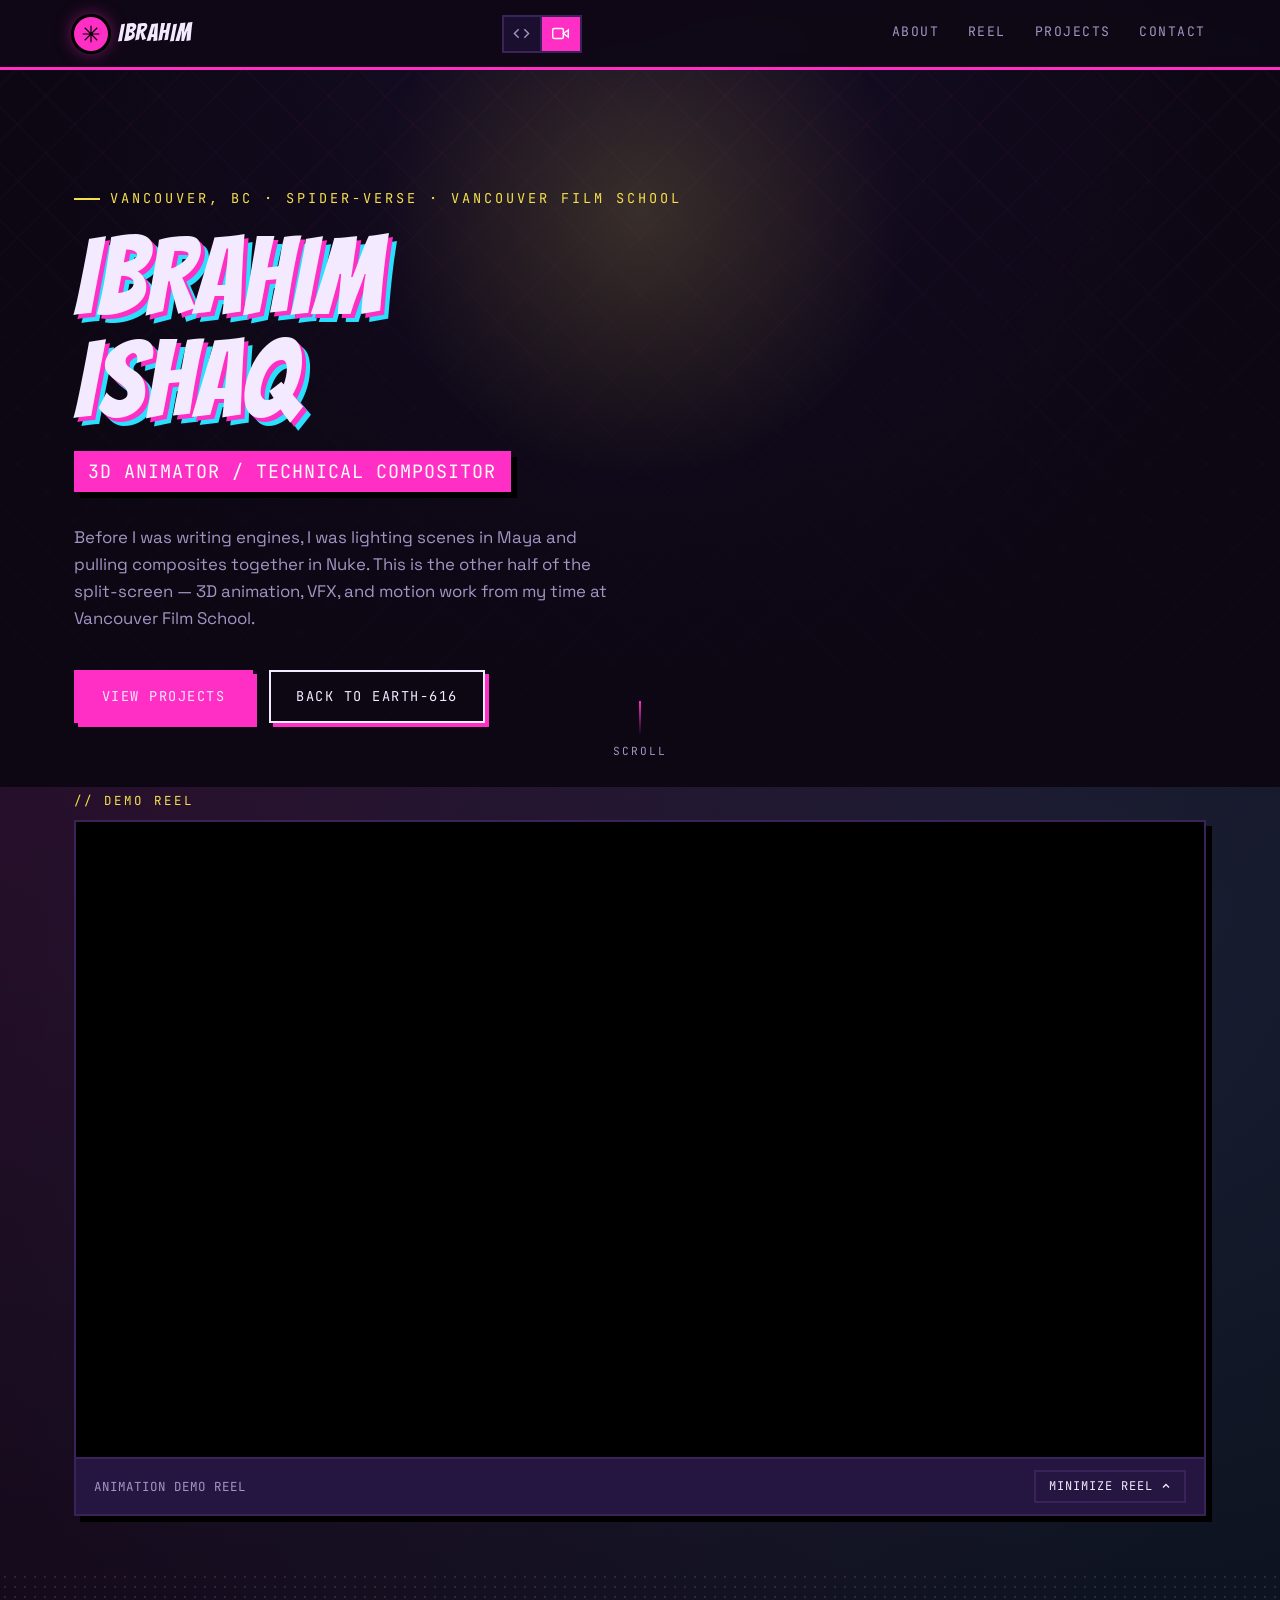
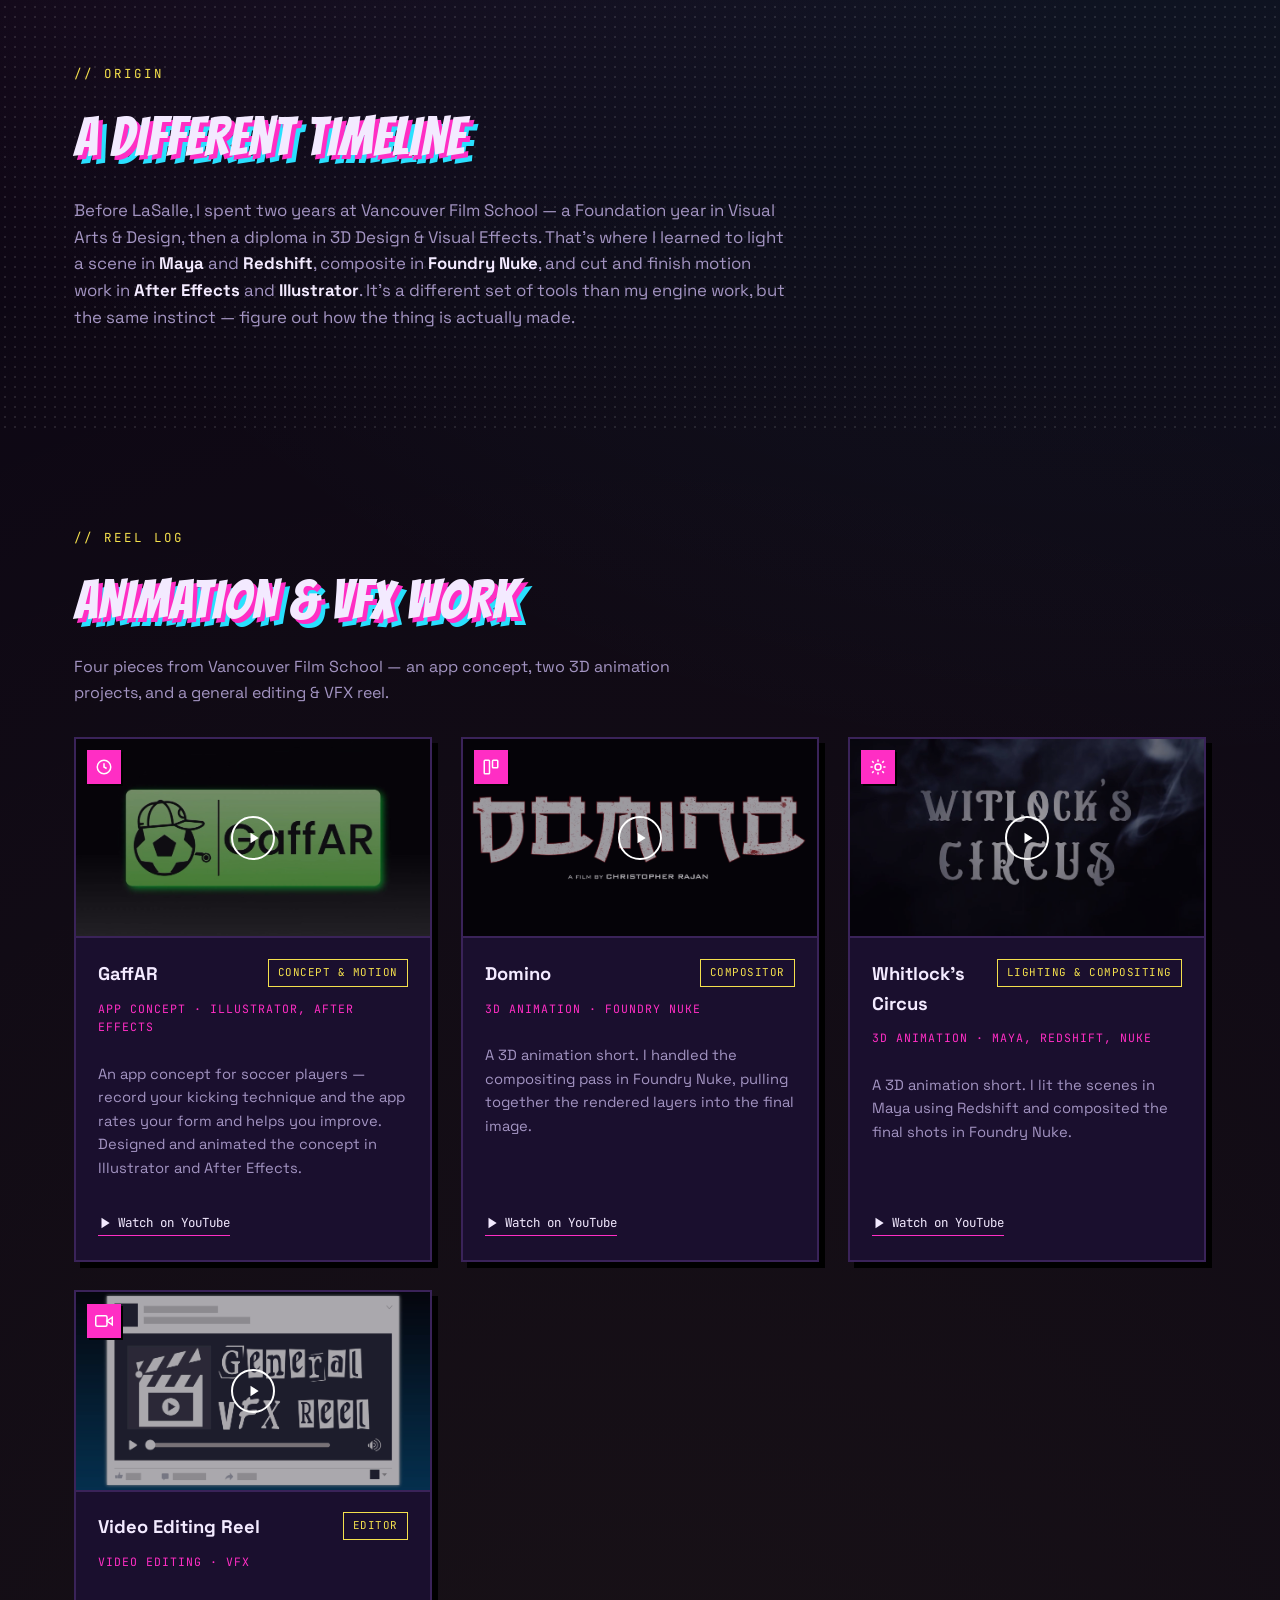
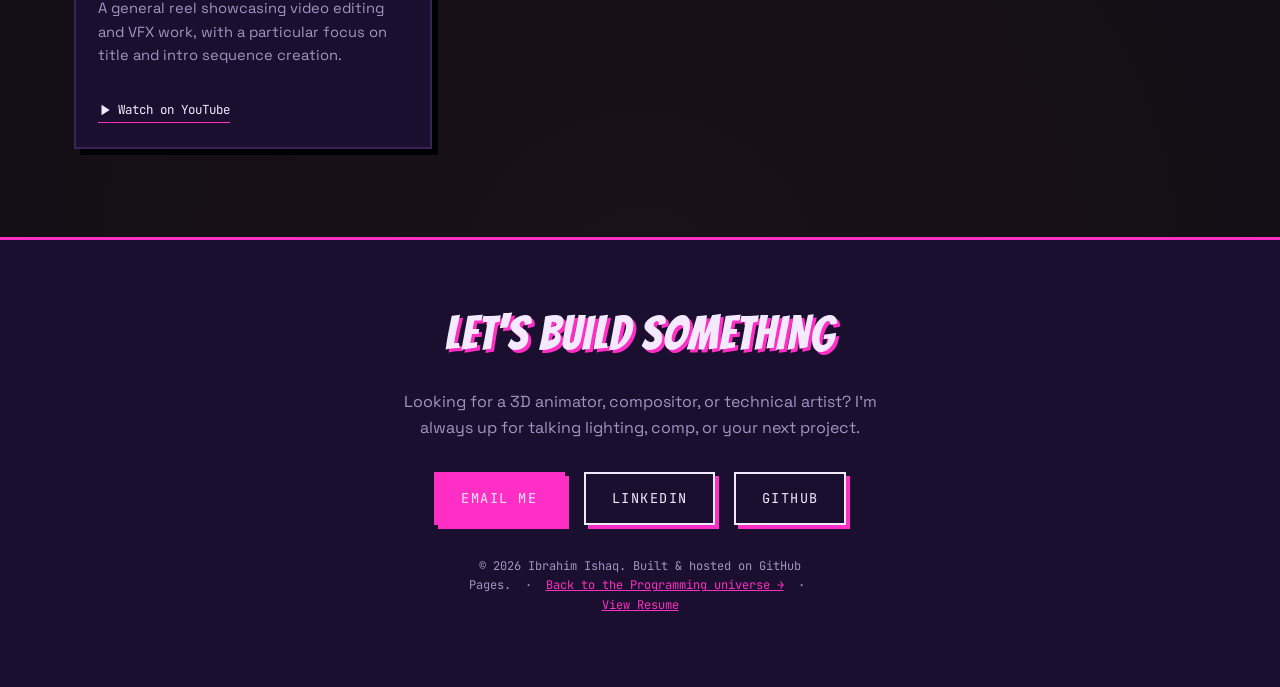
==== commit 6d757f2f: "Add resume section and local thumbnails This update adds a dedicated Resume section with an embedded" ====
--- a/animation.html
+++ b/animation.html
@@ -128,7 +128,7 @@
       <!-- 1. GaffAR -->
       <article class="project-card">
         <div class="card-media">
-          <button class="card-yt" data-yt-id="1_rpv3lti4U" data-title="GaffAR" style="background-image:url('https://img.youtube.com/vi/1_rpv3lti4U/hqdefault.jpg')" aria-label="Play GaffAR video">
+          <button class="card-yt" data-yt-id="1_rpv3lti4U" data-title="GaffAR" style="background-image:url('assets/img/projects/gaffar.jpg')" aria-label="Play GaffAR video">
             <span class="play-badge"><span class="play-ring"><svg viewBox="0 0 24 24" fill="#fff" stroke="none"><polygon points="6 3 20 12 6 21 6 3"/></svg></span></span>
           </button>
           <span class="cat-icon" title="App Concept"><svg viewBox="0 0 24 24" stroke-width="2"><circle cx="12" cy="12" r="9"/><path d="M12 7v5l3.5 2"/></svg></span>
@@ -152,7 +152,7 @@
       <!-- 2. Domino -->
       <article class="project-card">
         <div class="card-media">
-          <button class="card-yt" data-yt-id="jpiN8-S9TzU" data-yt-start="1278" data-title="Domino" style="background-image:url('https://img.youtube.com/vi/jpiN8-S9TzU/hqdefault.jpg')" aria-label="Play Domino video">
+          <button class="card-yt" data-yt-id="jpiN8-S9TzU" data-yt-start="1278" data-title="Domino" style="background-image:url('assets/img/projects/domino.jpg')" aria-label="Play Domino video">
             <span class="play-badge"><span class="play-ring"><svg viewBox="0 0 24 24" fill="#fff" stroke="none"><polygon points="6 3 20 12 6 21 6 3"/></svg></span></span>
           </button>
           <span class="cat-icon" title="3D Animation"><svg viewBox="0 0 24 24" stroke-width="2"><rect x="3" y="3" width="7" height="18" rx="1"/><rect x="14" y="3" width="7" height="10" rx="1"/></svg></span>
@@ -176,7 +176,7 @@
       <!-- 3. Whitlock's Circus -->
       <article class="project-card">
         <div class="card-media">
-          <button class="card-yt" data-yt-id="jpiN8-S9TzU" data-yt-start="715" data-title="Whitlock's Circus" style="background-image:url('https://img.youtube.com/vi/jpiN8-S9TzU/hqdefault.jpg')" aria-label="Play Whitlock's Circus video">
+          <button class="card-yt" data-yt-id="jpiN8-S9TzU" data-yt-start="715" data-title="Whitlock's Circus" style="background-image:url('assets/img/projects/whitlocks-circus.jpg')" aria-label="Play Whitlock's Circus video">
             <span class="play-badge"><span class="play-ring"><svg viewBox="0 0 24 24" fill="#fff" stroke="none"><polygon points="6 3 20 12 6 21 6 3"/></svg></span></span>
           </button>
           <span class="cat-icon" title="3D Animation"><svg viewBox="0 0 24 24" stroke-width="2"><circle cx="12" cy="12" r="4"/><path d="M12 2v3M12 19v3M4.2 4.2l2.1 2.1M17.7 17.7l2.1 2.1M2 12h3M19 12h3M4.2 19.8l2.1-2.1M17.7 6.3l2.1-2.1"/></svg></span>
@@ -200,7 +200,7 @@
       <!-- 4. Video Editing Reel -->
       <article class="project-card">
         <div class="card-media">
-          <button class="card-yt" data-yt-id="aNZ2G3MTVms" data-title="Video Editing Reel" style="background-image:url('https://img.youtube.com/vi/aNZ2G3MTVms/hqdefault.jpg')" aria-label="Play Video Editing Reel">
+          <button class="card-yt" data-yt-id="aNZ2G3MTVms" data-title="Video Editing Reel" style="background-image:url('assets/img/projects/video-editing-reel.jpg')" aria-label="Play Video Editing Reel">
             <span class="play-badge"><span class="play-ring"><svg viewBox="0 0 24 24" fill="#fff" stroke="none"><polygon points="6 3 20 12 6 21 6 3"/></svg></span></span>
           </button>
           <span class="cat-icon" title="Video Editing"><svg viewBox="0 0 24 24" stroke-width="2"><polygon points="23 7 16 12 23 17 23 7"/><rect x="1" y="5" width="15" height="14" rx="2"/></svg></span>
@@ -237,7 +237,7 @@
       <a href="https://www.linkedin.com/in/ibrahimig" target="_blank" rel="noopener" class="btn">LinkedIn</a>
       <a href="https://github.com/IbrahimExe" target="_blank" rel="noopener" class="btn">GitHub</a>
     </div>
-    <p class="footer-fine">&copy; <span id="year"></span> Ibrahim Ishaq. Built &amp; hosted on GitHub Pages. &nbsp;·&nbsp; <a href="index.html" style="color:var(--primary); text-decoration:underline;">Back to the Programming universe &rarr;</a></p>
+    <p class="footer-fine">&copy; <span id="year"></span> Ibrahim Ishaq. Built &amp; hosted on GitHub Pages. &nbsp;·&nbsp; <a href="index.html" style="color:var(--primary); text-decoration:underline;">Back to the Programming universe &rarr;</a> &nbsp;·&nbsp; <a href="index.html#resume" style="color:var(--primary); text-decoration:underline;">View Resume</a></p>
   </div>
 </footer>
 
@@ -247,4 +247,4 @@
 
 <script src="assets/js/main.js"></script>
 </body>
-</html>
+</html>
--- a/assets/css/base.css
+++ b/assets/css/base.css
@@ -35,7 +35,8 @@
   *{animation-duration:0.01ms !important; animation-iteration-count:1 !important; transition-duration:0.01ms !important; scroll-behavior:auto !important;}
 }
 
-/* Cross-document view transitions between universes */
+/* Cross-document view transitions between universes (progressive enhancement —
+   unsupported browsers just navigate normally, nothing breaks). */
 @view-transition{ navigation: auto; }
 ::view-transition-old(root), ::view-transition-new(root){ animation-duration:0.45s; }
 ::view-transition-new(root){ animation-name: universe-in; }
@@ -150,7 +151,7 @@
 
 .nav-right{display:flex; align-items:center; gap:0.9rem;}
 
-/* webpge switch - always visible, outside the collapsible mobile menu */
+/* universe switch — always visible, outside the collapsible mobile menu */
 .universe-switch{
   display:flex; border:2px solid var(--line); background:var(--panel);
 }
@@ -405,6 +406,28 @@
 .edu-item .edu-date{color:var(--muted); font-family:var(--mono); font-size:0.78rem; text-transform:uppercase;}
 
 /* ============================================
+   RESUME
+============================================ */
+.resume-card{
+  border:2px solid var(--line); background:var(--panel); box-shadow:var(--hard-black);
+  overflow:hidden; max-width:640px; margin-top:2rem;
+}
+.resume-embed{ aspect-ratio: 1 / 1.294; background:#1a1a1a; }
+.resume-embed iframe{ width:100%; height:100%; border:0; display:block; }
+.resume-mobile-note{
+  display:none; flex-direction:column; align-items:center; gap:0.8rem; text-align:center;
+  padding:3.5rem 1.5rem; background:var(--panel2);
+}
+.resume-mobile-note svg{width:40px; height:40px; color:var(--primary);}
+.resume-mobile-note strong{font-family:var(--display); font-size:1.4rem; text-transform:uppercase; color:var(--ink);}
+.resume-mobile-note span{font-family:var(--mono); font-size:0.8rem; color:var(--muted);}
+@media (max-width: 700px){
+  .resume-embed{ display:none; }
+  .resume-mobile-note{ display:flex; }
+}
+.resume-actions{display:flex; gap:1rem; margin-top:1.4rem; flex-wrap:wrap;}
+
+/* ============================================
    FOOTER
 ============================================ */
 footer{border-top:3px solid var(--primary); padding:3.5rem 0 2.5rem; text-align:center; background:var(--panel);}
@@ -420,4 +443,4 @@
 }
 #back-to-top.show{opacity:1; pointer-events:auto;}
 #back-to-top:hover{transform:translateY(-3px);}
-#back-to-top svg{width:20px; height:20px; stroke:#fff;}
+#back-to-top svg{width:20px; height:20px; stroke:#fff;}
